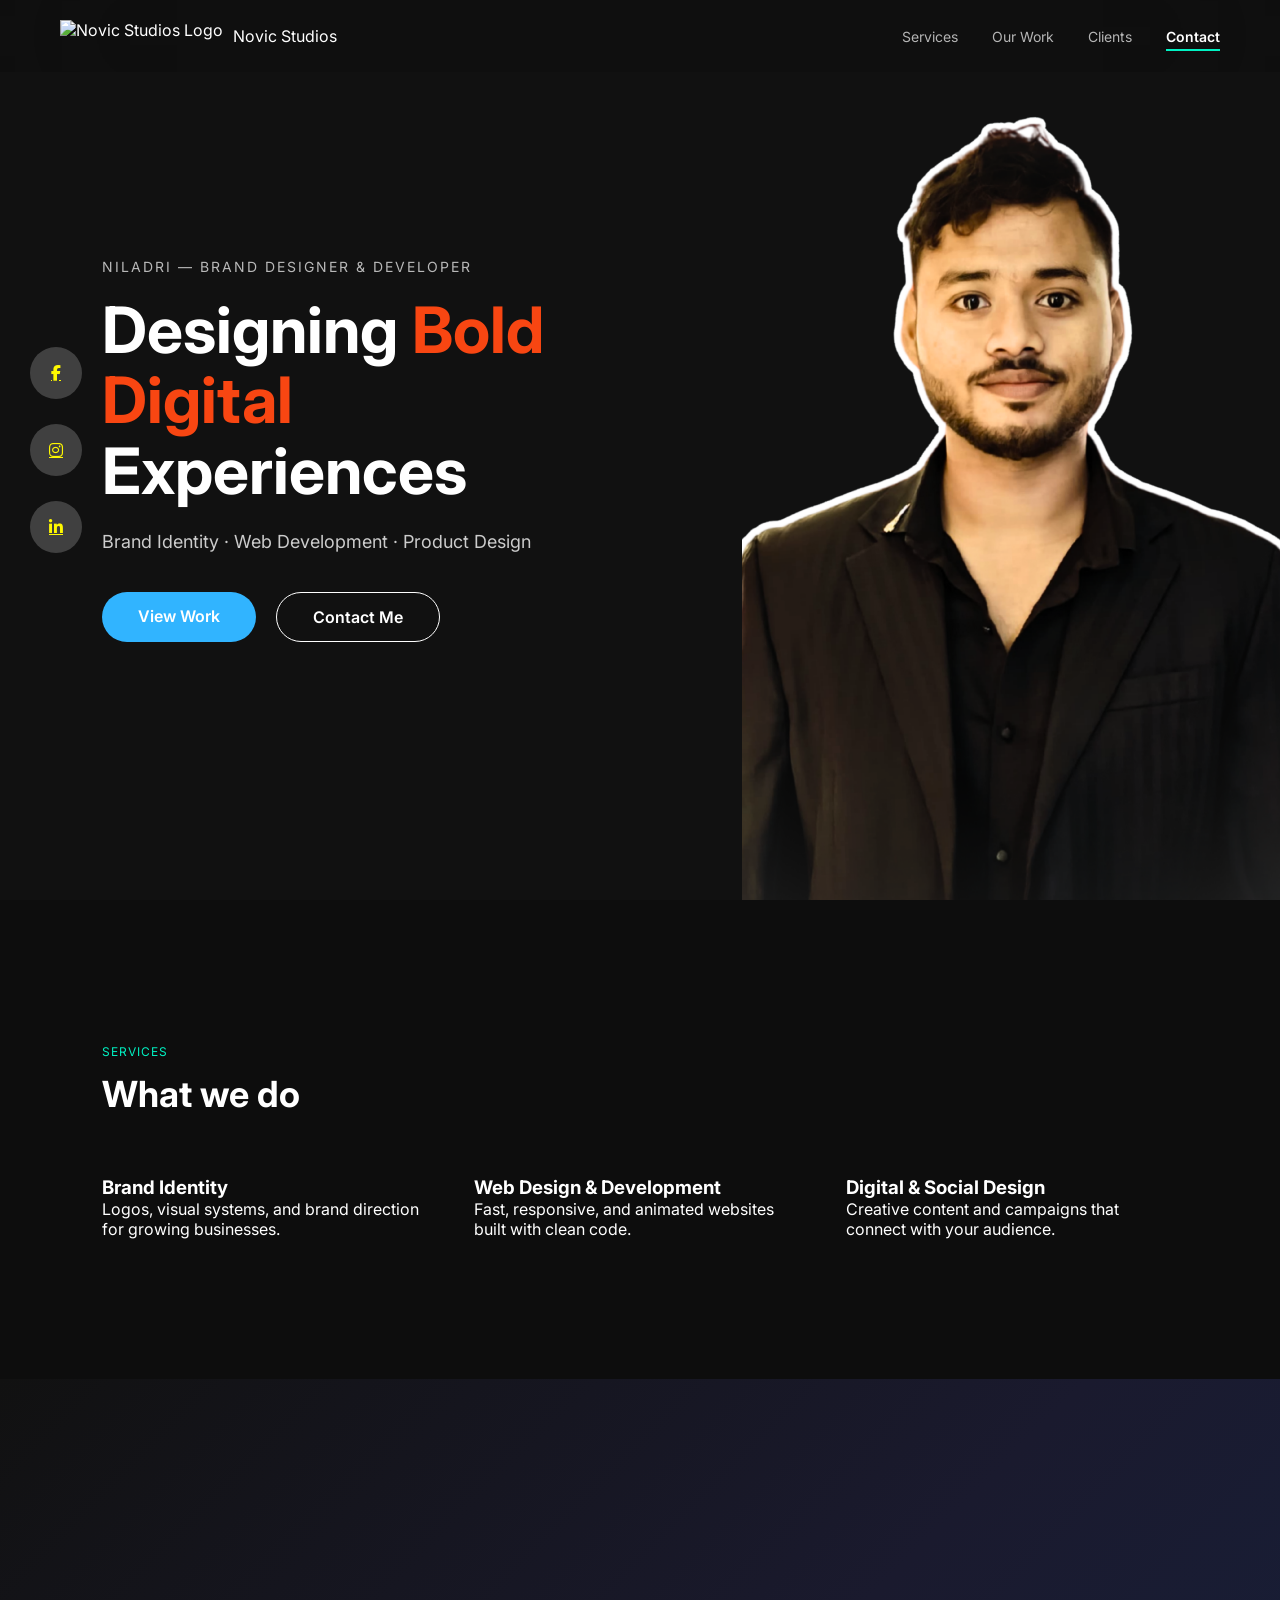
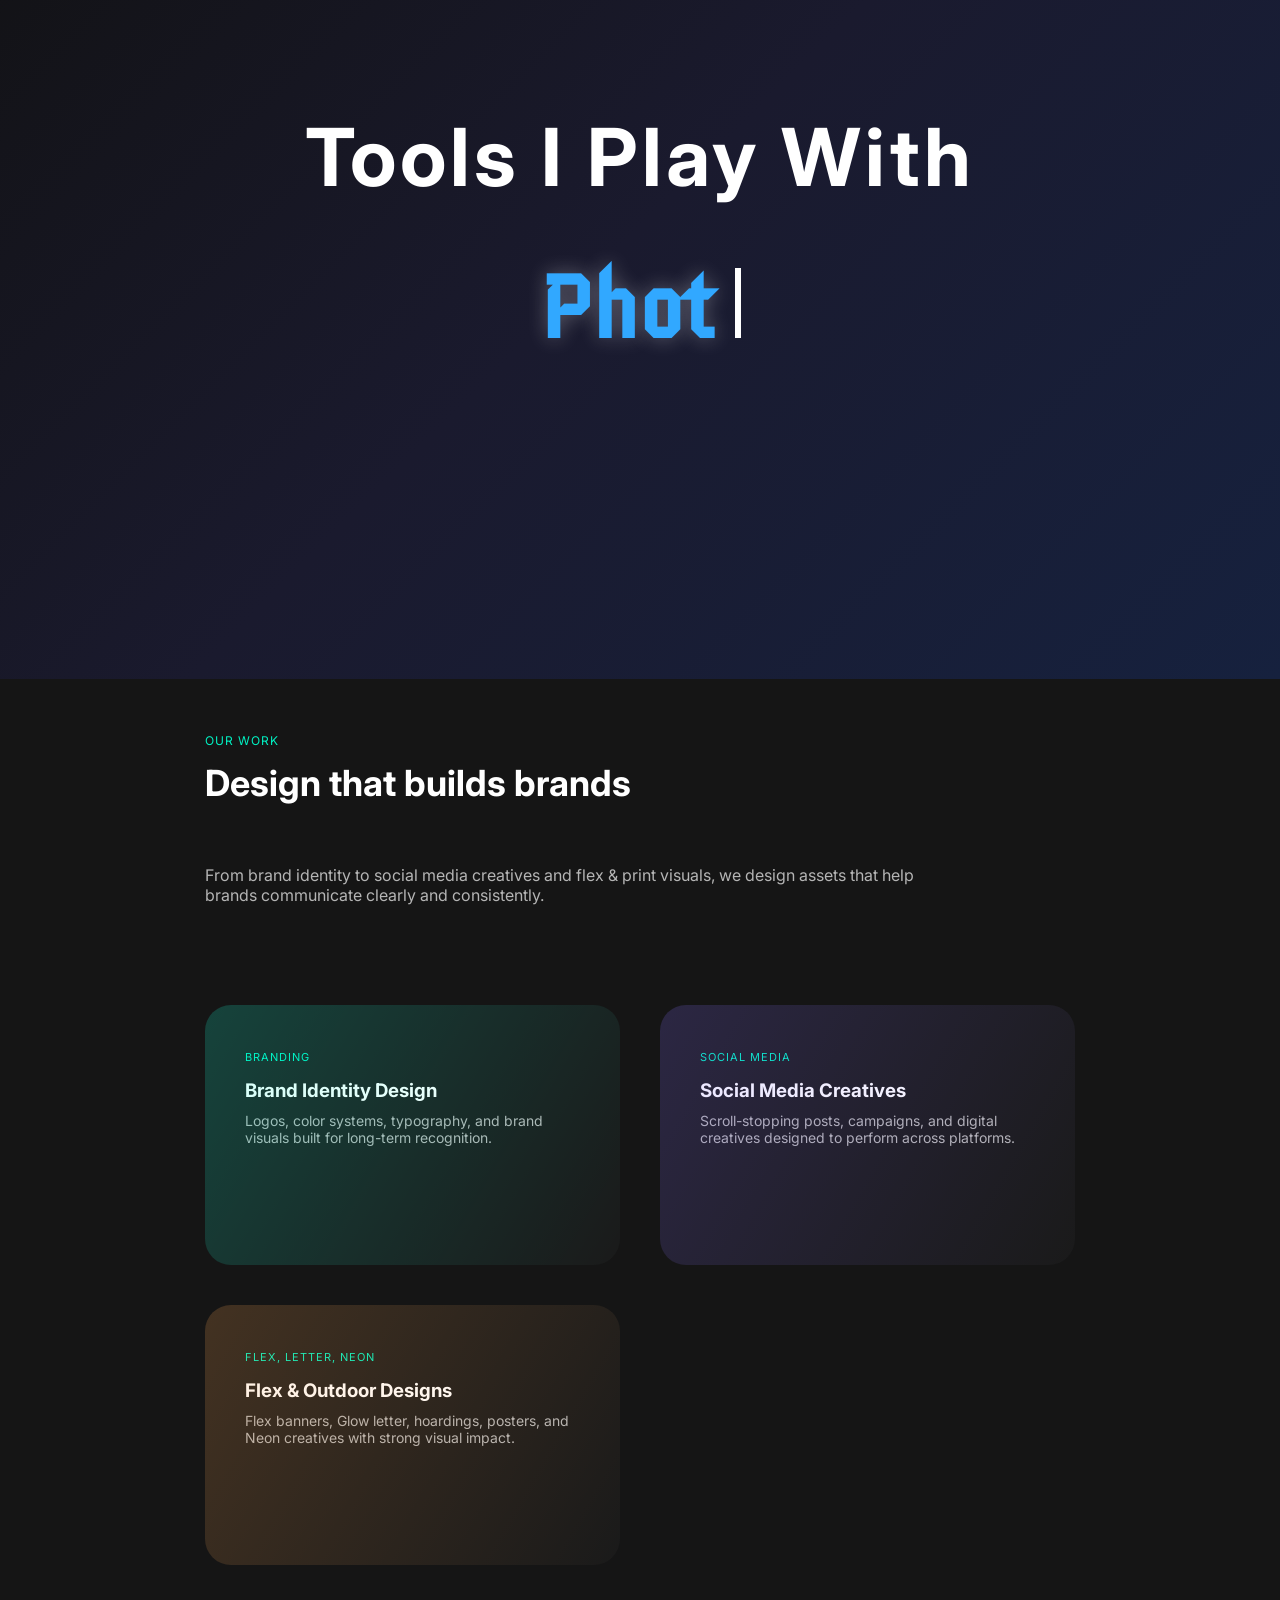
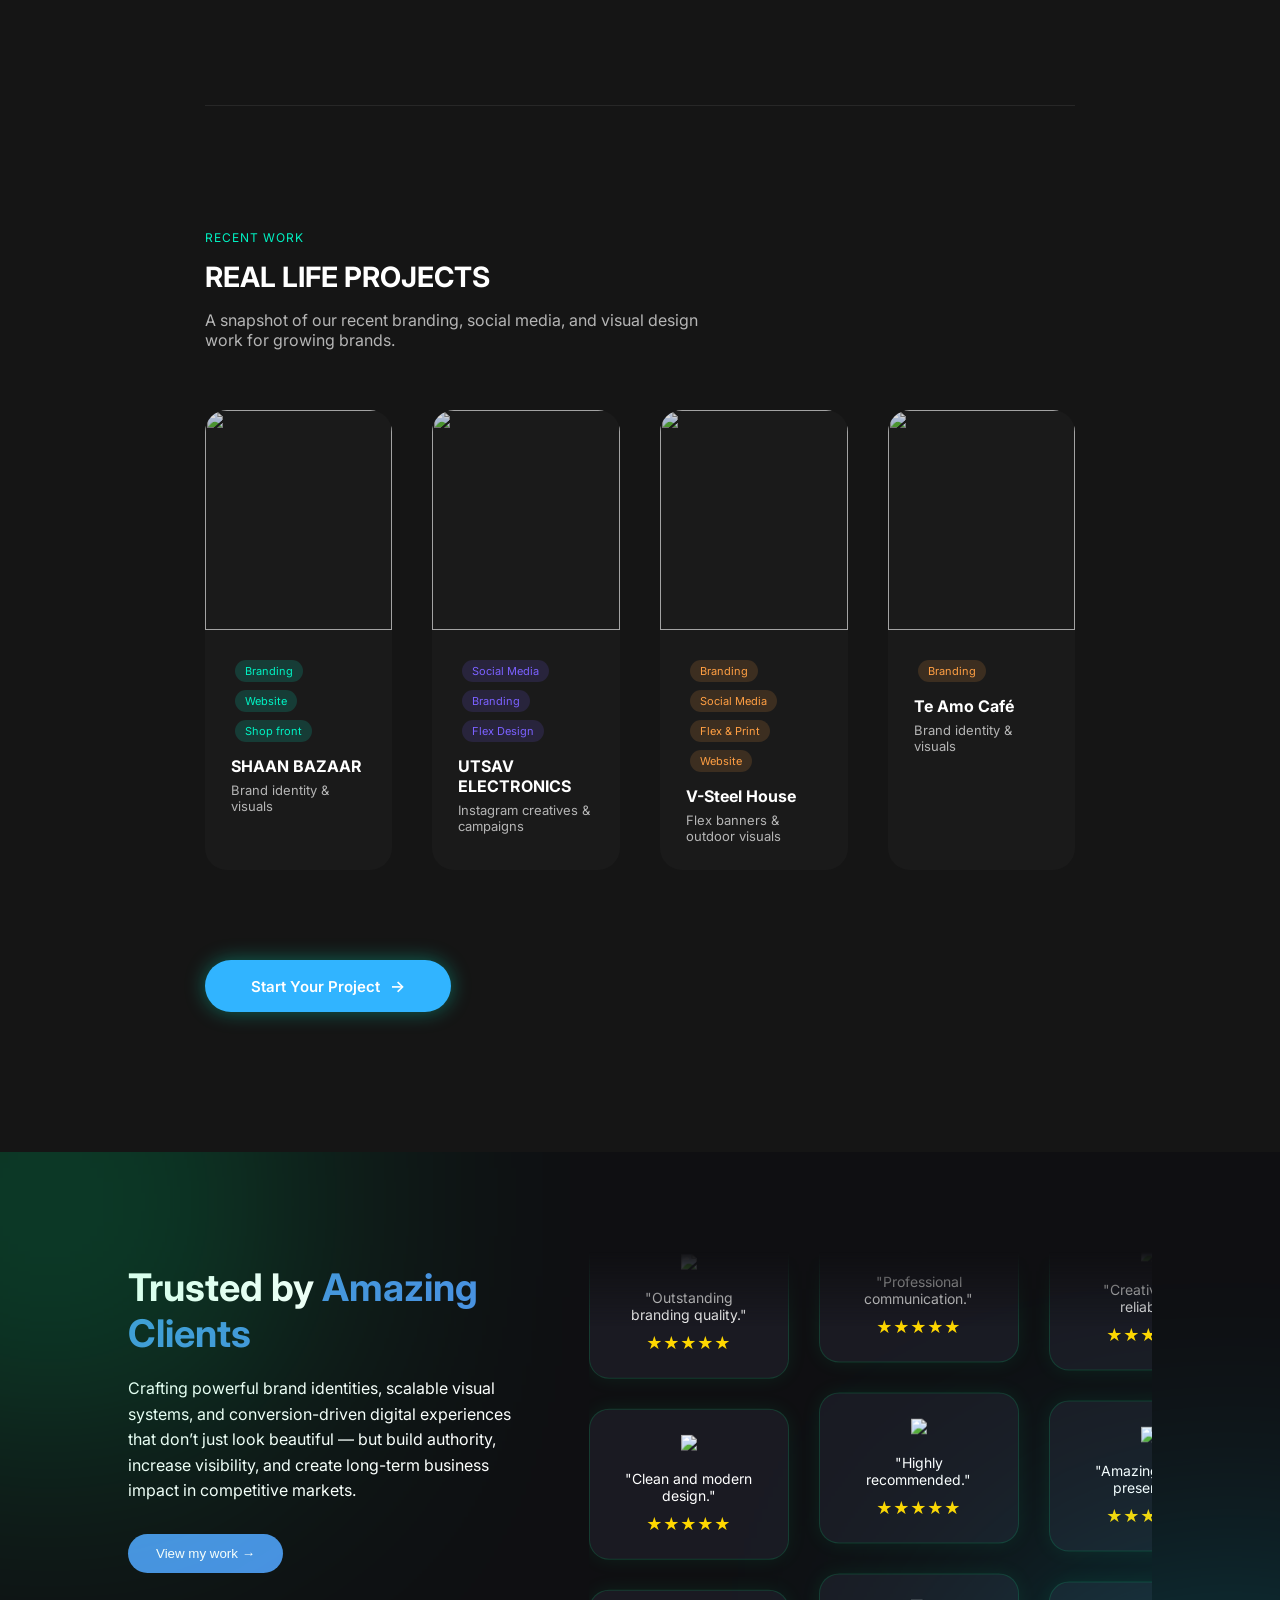
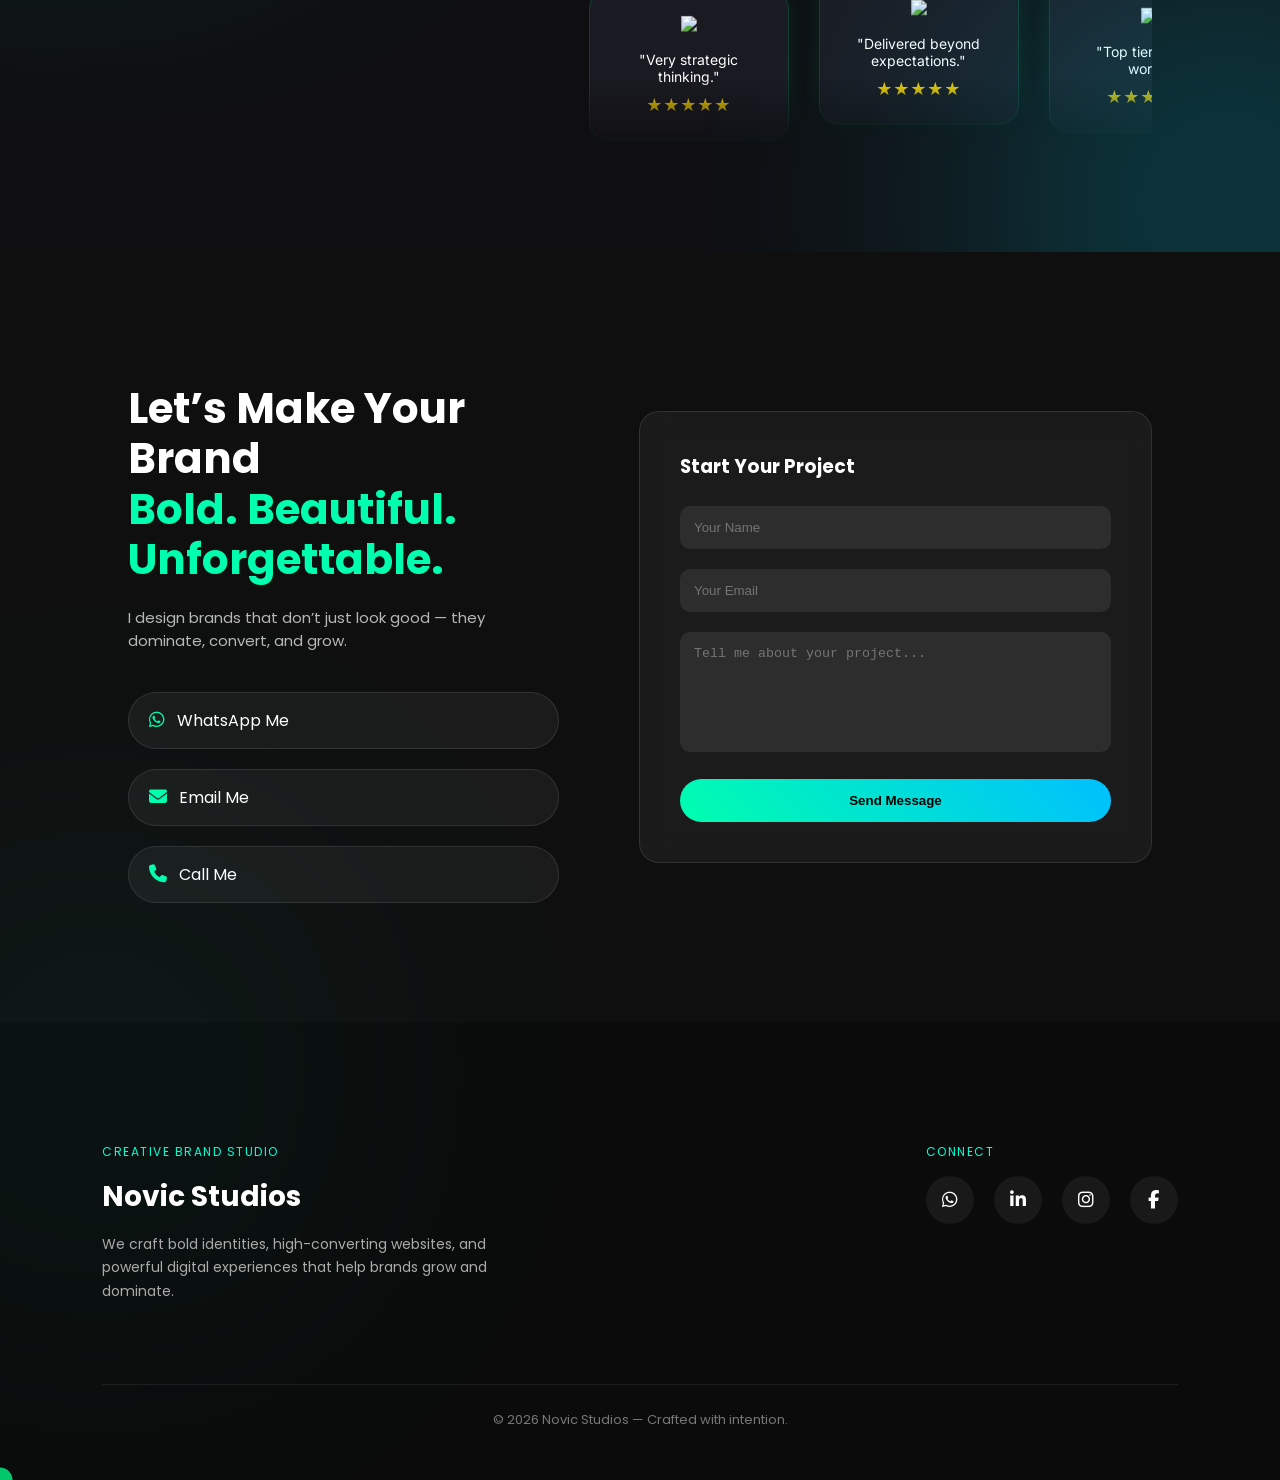
==== index.html @ f66363ab "Add files via upload" ====
<!DOCTYPE html>
<html lang="en">

<head>
  <meta charset="UTF-8">
  <meta name="viewport" content="width=device-width, initial-scale=1.0">
  <title>Novic Studios — Creative Digital Studio</title>

  <link href="https://fonts.googleapis.com/css2?family=Inter:wght@300;400;500;600;700&display=swap" rel="stylesheet">
  <link rel="stylesheet" href="/style.css">

  <link rel="stylesheet" href="https://cdnjs.cloudflare.com/ajax/libs/font-awesome/6.5.1/css/all.min.css">

  <link href="https://fonts.googleapis.com/css2?family=Rubik+Glitch&family=Poppins:wght@400;600&display=swap"
    rel="stylesheet">

  <link rel="preconnect" href="https://fonts.googleapis.com">
  <link rel="preconnect" href="https://fonts.gstatic.com" crossorigin>
  <link
    href="https://fonts.googleapis.com/css2?family=Protest+Revolution&family=Ubuntu:ital,wght@0,300;0,400;0,500;0,700;1,300;1,400;1,500;1,700&display=swap"
    rel="stylesheet">


  <link rel="preconnect" href="https://fonts.googleapis.com">
  <link rel="preconnect" href="https://fonts.gstatic.com" crossorigin>
  <link
    href="https://fonts.googleapis.com/css2?family=Iceberg&family=Protest+Revolution&family=Ubuntu:ital,wght@0,300;0,400;0,500;0,700;1,300;1,400;1,500;1,700&display=swap"
    rel="stylesheet">



  <link rel="preconnect" href="https://fonts.googleapis.com">
  <link rel="preconnect" href="https://fonts.gstatic.com" crossorigin>
  <link href="https://fonts.googleapis.com/css2?family=Joti+One&display=swap" rel="stylesheet">



  <link rel="stylesheet" href="https://cdnjs.cloudflare.com/ajax/libs/font-awesome/6.5.0/css/all.min.css">
  <link href="https://fonts.googleapis.com/css2?family=Poppins:wght@400;600;800&display=swap" rel="stylesheet">

</head>

<body>
  <header class="nav">
<div class="nav-inner">

  <!-- HAMBURGER -->
  <div class="mobile-toggle" id="mobileToggle">
    <span></span>
    <span></span>
    <span></span>
  </div>

  <!-- LOGO -->
  <a href="#hero" class="brand">
    <img src="/logo/profile icon.png" alt="Novic Studios Logo">
    <span>Novic Studios</span>
  </a>

  <!-- MENU -->
  <nav class="menu">
    <a href="#services">Services</a>
    <a href="#work">Our Work</a>
    <a href="#clients">Clients</a>
    <a href="#contact">Contact</a>
  </nav>

</div>

  </header>




  <!-- SOCIAL BAR -->
  <div class="socialbar1">
    <a href="https://www.facebook.com/share/1SHjLyLJpV/" class="antisocial facebook" target="_blank"><i
        class="fab fa-facebook-f"></i></a>
    <a href="#" class="antisocial instagram"><i class="fab fa-instagram"></i></a>
    <a href="https://www.linkedin.com/in/niladri-chatterjee-3802003b0" class="antisocial linkedin" target="_blank"><i
        class="fab fa-linkedin-in"></i></a>
  </div>



  <section class="hero">
    <!-- LEFT TEXT -->
    <div class="hero-left">
      <span class="hero-label">Niladri — Brand Designer & Developer</span>

      <h1>
        Designing <span>Bold Digital</span><br>
        Experiences
      </h1>

      <p>
        Brand Identity · Web Development · Product Design
      </p>

      <div class="hero-actions">
        <a href="#work" class="btn primary">View Work</a>
        <a href="#contact" class="btn outline">Contact Me</a>
      </div>
    </div>

    <!-- RIGHT IMAGE -->
    <div class="hero-right">
      <img src="/profile phto.png" alt="Niladri">
    </div>
  </section>




  <!-- SERVICES -->
  <section id="services" class="section">
    <span class="label reveal">Services</span>
    <h2 class="reveal">What we do</h2>

    <div class="services-grid">
      <div class="service reveal">
        <h3>Brand Identity</h3>
        <p>Logos, visual systems, and brand direction for growing businesses.</p>
      </div>
      <div class="service reveal delay-1">
        <h3>Web Design & Development</h3>
        <p>Fast, responsive, and animated websites built with clean code.</p>
      </div>
      <div class="service reveal delay-2">
        <h3>Digital & Social Design</h3>
        <p>Creative content and campaigns that connect with your audience.</p>
      </div>
    </div>
  </section>

  <!--------------------------------------------------------------------- PLAYING TOOLS SECTION ---------------------------------------------------------------->


  <section class="tools-section">
    <h2>Tools I Play With</h2>
    <div class="typing-container">
      <span id="typed-text"></span>
      <span class="cursor"></span>
    </div>
  </section>




  <!-------------------------------------------------- SHOWCASE / WORK ------------------------------------------------------------->
  <!-- OUR WORK -->
  <section id="work" class="work-section section dark">

    <!-- HEADER -->
    <div class="work-header reveal">
      <span class="label">Our Work</span>
      <h2>Design that builds brands</h2>
      <p>
        From brand identity to social media creatives and flex & print visuals,
        we design assets that help brands communicate clearly and consistently.
      </p>
    </div>

    <!-- CAPABILITIES / DESIGN AREAS -->
    <div class="capabilities-grid">

      <!-- BRANDING -->
      <a href="BrandIdentity.html" class="card-link">
        <div class="capability-card branding reveal">
          <span class="cap-label">Branding</span>
          <h3>Brand Identity Design</h3>
          <p>
            Logos, color systems, typography, and brand visuals
            built for long-term recognition.
          </p>
        </div>
      </a>
      <!-- SOCIAL MEDIA -->
      <a href="social-media.html" class="card-link">
        <div class="capability-card social reveal delay-1">
          <span class="cap-label">Social Media</span>
          <h3>Social Media Creatives</h3>
          <p>
            Scroll-stopping posts, campaigns, and digital creatives
            designed to perform across platforms.
          </p>
        </div>
      </a>

      <!-- FLEX & PRINT -->
      <a href="Flex & Print.html" class="card-link">
        <div class="capability-card print reveal delay-2">
          <span class="cap-label">Flex, Letter, Neon</span>
          <h3>Flex & Outdoor Designs</h3>
          <p>
            Flex banners, Glow letter, hoardings, posters, and Neon creatives
            with strong visual impact.
          </p>
        </div>
      </a>
    </div>

    <!-- DIVIDER -->
    <div class="work-divider"></div>

    <!-- RECENT WORK -->
    <div class="recent-work-block">
      <span class="label">Recent Work</span>
      <h3>REAL LIFE PROJECTS</h3>
      <p class="recent-desc">
        A snapshot of our recent branding, social media,
        and visual design work for growing brands.
      </p>

      <div class="recent-grid">

        <!-- ITEM 1 -->
        <a href="/shaanbazaar.html" class="recent-card reveal delay-1">
          <div class="recent-img">
            <img src="/LETEST CREATIVE OUTCOME/SHAAN BAZZAR/shaan.jpg" alt="">
          </div>
          <div class="recent-info">
            <span class="pill branding">Branding</span>
            <span class="pill branding">Website</span>
            <span class="pill branding">Shop front</span>
            <h4>SHAAN BAZAAR</h4>
            <p>Brand identity & visuals</p>
          </div>
        </a>

        <!-- ITEM 2 -->
        <a href="/utsavelectronics.html" class="recent-card reveal delay-2">
          <div class="recent-img">
            <img src="/LETEST CREATIVE OUTCOME/utsav/utsav.png" alt="">
          </div>
          <div class="recent-info">
            <span class="pill social">Social Media</span>
            <span class="pill social">Branding</span>
            <span class="pill social">Flex Design</span>
            <h4>UTSAV ELECTRONICS</h4>
            <p>Instagram creatives & campaigns</p>
          </div>
        </a>

        <!-- ITEM 3 -->
        <a href="/vsteel.html" class="recent-card reveal delay-3">
          <div class="recent-img">
            <img src="/LETEST CREATIVE OUTCOME/vsteel/vsteel.jpg" alt="">
          </div>
          <div class="recent-info">
            <span class="pill print">Branding</span>
            <span class="pill print">Social Media</span>
            <span class="pill print">Flex & Print</span>
            <span class="pill print">Website</span>
            <h4>V-Steel House</h4>
            <p>Flex banners & outdoor visuals</p>
          </div>
        </a>

        <!-- ITEM 4 -->
        <a href="project4.html" class="recent-card reveal delay-4">
          <div class="recent-img">
            <img src="/LETEST CREATIVE OUTCOME/t-amo/Teamo-LOGO SQURE.jpg" alt="">
          </div>
          <div class="recent-info">
            <span class="pill print">Branding</span>
            <h4>Te Amo Café</h4>
            <p>Brand identity & visuals</p>
          </div>
        </a>

      </div>
      <div class="work-cta reveal">
        <a href="#contact" class="btn primary cta-btn">
          Start Your Project
          <span class="cta-arrow">→</span>
        </a>
      </div>
  </section>
  <!-- CTA -->




  <!--------------------------------------- client section ------------------------------------------------->

  <section id="clients">


    <section class="client-section">

      <div class="client-left">
        <h2>
          Trusted by <span>Amazing Clients</span>
        </h2>
        <p>
          Crafting powerful brand identities, scalable visual systems, and conversion-driven digital experiences that
          don’t just look beautiful — but build authority, increase visibility, and create long-term business impact in
          competitive markets.
        </p>
        <button class="client-btn">View my work →</button>
      </div>

      <div class="client-right">

        <div class="client-column" data-speed="0.3">
          <div class="client-card">
            <img src="/created-logos/shaan.jpg">
            <p>"Outstanding branding quality."</p>
            <div class="client-stars">★★★★★</div>
          </div>

          <div class="client-card">
            <img src="/created-logos/utsav.png">
            <p>"Clean and modern design."</p>
            <div class="client-stars">★★★★★</div>
          </div>

          <div class="client-card">
            <img src="/created-logos/vsteel.jpg">
            <p>"Very strategic thinking."</p>
            <div class="client-stars">★★★★★</div>
          </div>
        </div>

        <div class="client-column" data-speed="0.5">
          <div class="client-card">
            <img src="/created-logos/holiday time.png">
            <p>"Professional communication."</p>
            <div class="client-stars">★★★★★</div>
          </div>

          <div class="client-card">
            <img src="/created-logos/elvin clothing.png">
            <p>"Highly recommended."</p>
            <div class="client-stars">★★★★★</div>
          </div>

          <div class="client-card">
            <img src="/created-logos/komori black.png">
            <p>"Delivered beyond expectations."</p>
            <div class="client-stars">★★★★★</div>
          </div>
        </div>

        <div class="client-column" data-speed="0.4">
          <div class="client-card">
            <img src="/created-logos/Teamo-LOGO SQURE.png">
            <p>"Creative and reliable."</p>
            <div class="client-stars">★★★★★</div>
          </div>

          <div class="client-card">
            <img src="/created-logos/adrija jwellers.jpg">
            <p>"Amazing digital presence."</p>
            <div class="client-stars">★★★★★</div>
          </div>

          <div class="client-card">
            <img src="/created-logos/dosovuja.jpg">
            <p>"Top tier quality work."</p>
            <div class="client-stars">★★★★★</div>
          </div>
        </div>

      </div>
    </section>


  </section>



  <!------------------------------------- contact section ------------------------------------------------------>
  <section id="contact">
    <section class="contact-section1">


      <div class="contact-wrapper">

        <!-- LEFT SIDE -->
        <div class="contact-left">
          <h2>
            Let’s Make Your Brand<br>
            <span class="highlight">Bold.</span>
            <span class="highlight">Beautiful.</span>
            <span class="highlight">Unforgettable.</span>
          </h2>

          <p class="sub-text">
            I design brands that don’t just look good —
            they dominate, convert, and grow.
          </p>

          <div class="contact-buttons">
            <a href="https://wa.me/919679648166" target="_blank" class="icon-btn">
              <i class="fab fa-whatsapp"></i> WhatsApp Me
            </a>

            <a href="mailto:yourmail@gmail.com" class="icon-btn">
              <i class="fas fa-envelope"></i> Email Me
            </a>

            <a href="tel:+919679648166" class="icon-btn">
              <i class="fas fa-phone"></i> Call Me
            </a>
          </div>
        </div>

        <!-- RIGHT SIDE FORM -->
        <div class="contact-right">
          <form id="whatsappForm">
            <h3>Start Your Project</h3>

            <input type="text" id="name" placeholder="Your Name" required>
            <input type="email" id="email" placeholder="Your Email" required>
            <textarea id="message" placeholder="Tell me about your project..." required></textarea>

            <button type="submit">Send Message</button>
          </form>
        </div>
    </section>


  </section>






  <!--------------------------------------------------------- footer section ----------------------------------------------------------->




  <section class="footer-section">

    <footer class="footer">
      <div class="footer-inner">

        <!-- LEFT SIDE -->
        <div class="footer-brand">
          <span class="footer-label">Creative Brand Studio</span>
          <h3>Novic Studios</h3>
          <p>
            We craft bold identities, high-converting websites, and
            powerful digital experiences that help brands grow and dominate.
          </p>
        </div>

        <!-- RIGHT SIDE -->
        <div class="footer-right">
          <span class="footer-label">Connect</span>

          <div class="footer-socials">
            <a href="https://wa.me/919679648166" target="_blank" class="social-btn whatsapp">
              <i class="fab fa-whatsapp"></i>
            </a>

            <a href="https://www.linkedin.com/in/niladri-chatterjee-3802003b0" target="_blank"
              class="social-btn linkedin">
              <i class="fab fa-linkedin-in"></i>
            </a>

            <a href="#" class="social-btn instagram">
              <i class="fab fa-instagram"></i>
            </a>

            <a href="https://www.facebook.com/share/1SHjLyLJpV/" target="_blank" class="social-btn facebook">
              <i class="fab fa-facebook-f"></i>
            </a>
          </div>
        </div>

      </div>

      <!-- BOTTOM -->
      <div class="footer-bottom">
        © 2026 Novic Studios — Crafted with intention.
      </div>
    </footer>

  </section>



  <div class="custom-cursor"></div>

  <div id="page-loader">
    <div class="bars">
      <div class="loader l1"></div>
      <div class="loader l2"></div>
      <div class="loader l3"></div>
      <div class="loader l4"></div>
      <div class="loader l5"></div>
      <div class="loader l6"></div>
      <div class="loader l7"></div>
    </div>
  </div>




  <script src="/main.js"></script>




</body>

</html>
---- style.css ----
/* =========================================================
   ROOT VARIABLES
========================================================= */
:root {
  --bg: #0d0d0d;
  --dark: #151515;
  --card: #1a1a1a;
  --text: #ffffff;
  --muted: #b5b5b5;
  --accent: #00f2c3;
  --radius-lg: 24px;
  --radius-md: 16px;
  --transition: 0.35s ease;
}

/* =========================================================
   GLOBAL RESET
========================================================= */


* {
  margin: 0;
  padding: 0;
  box-sizing: border-box;
}

html {
  scroll-behavior: smooth;
}

body {
  font-family: 'Inter', sans-serif;
  background: var(--bg);
  color: var(--text);
  cursor: none !important;
  /* Hide default cursor */
}



.custom-cursor {
  width: 25px;
  height: 25px;
  background: #00ff88c5;
  /* or your brand color */
  border-radius: 50%;
  position: fixed;
  pointer-events: none;
  transform: translate(-50%, -50%);
  z-index: 9999;
}




/* ===== FULLSCREEN LOADER ===== */
#page-loader {
  position: fixed;
  inset: 0;
  background: #0b0b0b;
  display: flex;
  justify-content: center;
  align-items: center;
  z-index: 9999;
  transition: opacity 0.6s ease, visibility 0.6s ease;
}

/* HORIZONTAL ALIGNMENT */
.bars {
  display: flex;
  align-items: flex-end;
}

/* BAR STYLE */
.loader {
  width: 5px;
  height: 35px;
  margin-left: 4px;
  border-radius: 2px;
  background-color: rgb(53, 235, 29);
  box-shadow: 0 0 10px rgb(53, 235, 29);
  animation: bounce 1s infinite ease-in-out;
}

/* DELAY ANIMATION */
.l1 {
  animation-delay: 0s;
}

.l2 {
  animation-delay: 0.1s;
}

.l3 {
  animation-delay: 0.2s;
}

.l4 {
  animation-delay: 0.3s;
}

.l5 {
  animation-delay: 0.4s;
}

.l6 {
  animation-delay: 0.5s;
}

.l7 {
  animation-delay: 0.6s;
}

/* ANIMATION */
@keyframes bounce {

  0%,
  100% {
    height: 35px;
    opacity: 1;
  }

  50% {
    height: 8px;
    opacity: 0.3;
  }
}

/* HIDE LOADER */
#page-loader.hidden {
  opacity: 0;
  visibility: hidden;
}










/* NAV */
.nav {
  position: fixed;
  width: 100%;
  background: rgba(13, 13, 13, 0.295);
  backdrop-filter: blur(100px);
  z-index: 100;
}

.nav-inner {
  max-width: 1200px;
  margin: auto;
  padding: 20px;
  display: flex;
  justify-content: space-between;
  align-items: center;
}

.brand {
  display: flex;
  align-items: center;
  gap: 10px;
  text-decoration: none;
  color: var(--text);
}

.brand img {
  height: 32px
}

.menu a {
  margin-left: 30px;
  color: var(--muted);
  text-decoration: none;
  font-size: 14px;
  position: relative;
  padding: 6px 0;
  transition: color 0.3s ease;
}

/* underline */
.menu a::after {
  content: "";
  position: absolute;
  left: 50%;
  bottom: 0;
  width: 0;
  height: 2px;
  background: var(--accent);
  transform: translateX(-50%);
  transition: width 0.3s ease;
}

/* hover */
.menu a:hover {
  color: var(--text);
}

.menu a:hover::after {
  width: 100%;
}

/* active */
.menu a.active {
  color: var(--text);
  font-weight: 600;
}

.menu a.active::after {
  width: 100%;
}



/*===================================== nav for mobile ================================= */
/* ================= MOBILE NAV STRUCTURE FIX ================= */

@media (max-width: 768px) {

  .nav-inner {
    display: flex;
    align-items: center;
    justify-content: space-between;
    padding: 15px 20px;
  }

  /* Hamburger LEFT */
  .mobile-toggle {
    display: flex;
    flex-direction: column;
    gap: 5px;
    cursor: pointer;
  }

  .mobile-toggle span {
    width: 22px;
    height: 2px;
    background: white;
  }

  /* Logo RIGHT */
  .brand {
    margin-left: auto;
    display: flex;
    align-items: center;
    gap: 8px;
  }

  .brand span {
    font-size: 14px;
  }

}

@media (max-width: 768px) {

  .menu {
    position: fixed;
    top: 0;
    left: -100%;
    width: 75%;
    height: 100vh;
    background: #111;
    display: flex;
    flex-direction: column;
    padding: 100px 30px;
    transition: 0.4s ease;
    z-index: 150;
  }

  .menu.active {
    left: 0;
  }

  .menu a {
    margin: 18px 0;
    font-size: 18px;
    padding: 10px 0;
    border-bottom: 1px solid rgba(255, 255, 255, 0.08);
  }

}


.mobile-toggle {
  padding: 10px;
}



/* ================= HAMBURGER ANIMATION ================= */
.mobile-toggle.active span:nth-child(1) {
  transform: rotate(45deg) translate(5px, 5px);
}

.mobile-toggle.active span:nth-child(2) {
  opacity: 0;
}

.mobile-toggle.active span:nth-child(3) {
  transform: rotate(-45deg) translate(5px, -5px);
}

.mobile-toggle span {
  transition: 0.3s ease;
}






.no-scroll {
  overflow: hidden;
}

/* Hide hamburger on desktop */
.mobile-toggle {
  display: none;
}

@media (max-width: 768px) {

  .mobile-toggle {
    display: flex;
  }

}






/* ================= HERO SPLIT (TEXT LEFT / IMAGE RIGHT) ================= */

.hero {
  display: flex;
  height: 100vh;
  width: 100%;
  background: #111;
  overflow: hidden;
}

/* LEFT CONTENT */
.hero-left {
  flex: 1;
  display: flex;
  flex-direction: column;
  justify-content: center;
  padding: 0 8%;
  color: #ffffff;
}

/* RIGHT IMAGE */
.hero-right {
  flex: 1;
  height: 100%;
  overflow: hidden;
}

.hero-right img {
  width: 100%;
  height: 100%;
  object-fit: cover;
  object-position: center;
  display: block;
  /* box-shadow: #fff 0px 0px 0px 1000px inset ; */
}

/* LABEL */
.hero-label {
  font-size: 14px;
  letter-spacing: 2px;
  text-transform: uppercase;
  opacity: 0.7;
  margin-bottom: 20px;
}

/* TITLE */
.hero h1 {
  font-size: clamp(40px, 5vw, 72px);
  line-height: 1.1;
  font-weight: 700;
  margin-bottom: 25px;
}

.hero h1 span {
  color: #f84612;
}

/* DESCRIPTION */
.hero p {
  font-size: 18px;
  color: #ccc;
  margin-bottom: 40px;
}

/* BUTTONS */
.hero-actions {
  display: flex;
  gap: 20px;
}

.btn {
  padding: 14px 36px;
  border-radius: 40px;
  font-weight: 600;
  text-decoration: none;
  transition: 0.3s ease;
}

.btn.primary {
  background: #f84612;
  color: #fff;
}

.btn.primary:hover {
  opacity: 0.85;
}

.btn.outline {
  border: 1px solid #fff;
  color: #fff;
}

.btn.outline:hover {
  background: #fff;
  color: #111;
}

/* ================= RESPONSIVE ================= */

/* ================= MOBILE HERO PREMIUM STRUCTURE ================= */
@media (max-width: 768px) {

  .hero {
    position: relative;
    height: 100vh;
    background: #0d0d0d;
    overflow: hidden;
    padding-top: 80px;
  }

  /* IMAGE FULL HERO */
  .hero-right {
    position: absolute;
    inset: 0;
    height: 100%;
  }

  .hero-right img {
    width: 100%;
    height: 100%;
    object-fit: cover;
    object-position: top center;
  }

  /* DARK OVERLAY */
  .hero::before {
    content: "";
    position: absolute;
    inset: 0;
    background: linear-gradient(to bottom,
        rgba(0, 0, 0, 0.3) 0%,
        rgba(0, 0, 0, 0.6) 40%,
        rgba(0, 0, 0, 0.85) 75%,
        #0d0d0d 100%);
    z-index: 1;
  }

  /* TEXT BLOCK */
  .hero-left {
    position: absolute;
    bottom: 3%;
    left: 50%;
    transform: translateX(-50%);
    width: 90%;
    text-align: center;
    z-index: 2;
  }

  .hero-label {
    display: none;
  }

  .hero h1 {
    font-size: 10px;
    font-weight: 800;
    line-height: 1.25;
    color: white;
    margin-bottom: 10px;
  }

  .hero h1 span {
    color: #ff5c1a;
  }

  .hero p {
    font-size: 14px;
    color: #ccc;
    margin-top: 2px;
    margin-bottom: 15px;
  }

  .hero-actions {
    margin-top: 2px;
    display: flex;
    flex-direction: row;
    /* side by side */
    justify-content: center;
    gap: 12px;
  }

  .hero-actions .btn {
    width: auto;
    /* remove full width */
    padding: 10px 18px;
    /* smaller */
    font-size: 14px;
    border-radius: 30px;
    min-width: 120px;
    /* keeps balance */
  }

  .btn.outline {
    border-width: 1px;
  }



}





/*====================================== SOCIAL BAR ======================================*/
.socialbar1 {
  position: fixed;
  left: 30px;
  top: 50%;
  transform: translateY(-50%);
  display: flex;
  flex-direction: column;
  gap: 25px;
  z-index: 10;
}

.antisocial {
  width: 52px;
  height: 52px;
  border-radius: 50%;
  background: rgba(255, 255, 255, 0.2);
  display: flex;
  align-items: center;
  justify-content: center;
  color: #fff900;
  transition: .4s;
}

.social:hover {
  transform: translateX(12px) scale(1.15);
}

.facebook:hover {
  background: #1877F2;
}

.instagram:hover {
  background: linear-gradient(45deg, #feda75, #d62976, #962fbf);
}

.linkedin:hover {
  background: #0A66C2;
}

/* RESPONSIVE */
@media(max-width:900px) {
  .hero h1 {
    font-size: 42px;
  }

  .hero-content {
    text-align: center;
    align-items: center;
  }

  .social-bar {
    display: none;
  }
}


/* mobile hidden social bar */

@media (max-width: 768px) {
  .socialbar1 {
    display: none;
  }
}


/* tools section */

/* SECTION BACKGROUND */
.tools-section {
  height: 100vh;
  display: flex;
  flex-direction: column;
  justify-content: center;
  align-items: center;
  text-align: center;
  background: linear-gradient(135deg, #111111, #1a1a2e, #16213e);
  color: white;
}

/* BIG GLITCH HEADING */
.tools-section h2 {
  /* font-family:'Rubik Glitch', cursive; */
  font-size: 80px;
  margin-bottom: 50px;
  letter-spacing: 4px;
}

/* BIG TYPING TEXT */
.typing-container {
  font-family: "Iceberg", sans-serif;
  font-size: 89px;
  font-weight: 900;
  min-height: 90px;
  text-shadow: 0 0 20px rgba(255, 255, 255, 0.3);
}

/* BIGGER CURSOR */
.cursor {
  display: inline-block;
  margin-left: 8px;
  width: 6px;
  height: 70px;
  background: white;
  animation: blink 0.8s infinite;
}

@keyframes blink {
  0% {
    opacity: 1;
  }

  50% {
    opacity: 0;
  }

  100% {
    opacity: 1;
  }
}














/* SECTIONS */
.section {
  padding: 140px 8%;
}

.section.dark {
  background: var(--dark);
}

.label {
  color: var(--accent);
  font-size: 12px;
  letter-spacing: 1px;
  text-transform: uppercase;
}

h2 {
  font-size: 36px;
  margin: 12px 0 60px;
}

/* SERVICES */
.services-grid {
  display: grid;
  grid-template-columns: repeat(auto-fit, minmax(260px, 1fr));
  gap: 40px;
}

/* WORK SECTION */
.work-section {
  padding: 50px 16%;
}

/* HEADER */
.work-header {
  max-width: 720px;
  margin-bottom: 100px;
}

.work-header p {
  margin-top: 18px;
  color: var(--muted);
}

/* CAPABILITIES */
.capabilities-grid {
  display: grid;
  grid-template-columns: repeat(auto-fit, minmax(300px, 1fr));
  gap: 40px;
}

.capability-card {
  position: relative;
  background: #1a1a1a;
  border-radius: 26px;
  padding: 40px;
  min-height: 260px;
  transition: transform 0.4s ease;
}

.capability-card:hover {
  transform: translateY(-6px);
}

.cap-label {
  font-size: 11px;
  letter-spacing: 1px;
  text-transform: uppercase;
  color: var(--accent);
}

.capability-card h3 {
  margin: 14px 0 10px;
}

.capability-card p {
  font-size: 14px;
  color: var(--muted);
}

/* CATEGORY GLOWS */
.capability-card.branding::after,
.capability-card.social::after,
.capability-card.print::after {
  content: "";
  position: absolute;
  inset: 0;
  opacity: 0.18;
  border-radius: 26px;
  pointer-events: none;
}

.capability-card.branding::after {
  background: linear-gradient(120deg, #00ffd5, transparent);
}

.capability-card.social::after {
  background: linear-gradient(120deg, #7b61ff, transparent);
}

.capability-card.print::after {
  background: linear-gradient(120deg, #ff9f43, transparent);
}

/* 
.card-link {
  text-decoration: none;
  color: inherit;
  display: block;
} */

.card-link,
.card-link:link,
.card-link:visited,
.card-link:hover,
.card-link:active {
  text-decoration: none !important;
  color: inherit !important;
  display: block;
}



/* DIVIDER */
.work-divider {
  margin: 140px 0 120px;
  height: 1px;
  background: rgba(255, 255, 255, 0.08);
}

/* RECENT WORK */
.recent-work-block {
  width: 100%;
}

.recent-work-block h3 {
  font-size: 28px;
  margin: 14px 0 16px;
}

.recent-desc {
  color: var(--muted);
  max-width: 520px;
  margin-bottom: 60px;
}

/* RECENT GRID */
.recent-grid {
  width: 100%;
  display: grid;
  grid-template-columns: repeat(4, 1fr);
  gap: 40px;
}



/* Tablet */
@media (max-width: 1100px) {
  .recent-grid {
    grid-template-columns: repeat(2, 1fr);
  }
}

/* Mobile */
@media (max-width: 600px) {
  .recent-grid {
    grid-template-columns: 1fr;
  }
}

/* RECENT CARD */
.recent-card {
  background: #1a1a1a;
  border-radius: 22px;
  overflow: hidden;
  transition: transform 0.4s ease;
  text-decoration: none;
}

.recent-card:hover {
  transform: translateY(-8px);
}

/* IMAGE */
.recent-img {
  height: 220px;
  overflow: hidden;
}

.recent-img img {
  width: 100%;
  height: 100%;
  object-fit: cover;
  filter: brightness(0.85);
  transition: transform 0.6s ease;
}

.recent-card:hover img {
  transform: scale(1.08);
}

/* INFO */
.recent-info {
  padding: 26px;
}

.recent-info h4 {
  margin: 10px 0 6px;
  text-decoration: none;
  color: white;
}

.recent-info p {
  font-size: 13px;
  color: var(--muted);
}

/* CATEGORY PILL */
.pill {
  display: inline-block;
  padding: 4px 10px;
  font-size: 11px;
  border-radius: 20px;
  margin: 4px;
}

.pill.branding {
  background: rgba(0, 255, 213, 0.15);
  color: var(--accent);
}

.pill.social {
  background: rgba(123, 97, 255, 0.15);
  color: #7b61ff;
}

.pill.print {
  background: rgba(255, 159, 67, 0.15);
  color: #ff9f43;
}

/* CTA */

/* CTA CENTERING */
/* BEAUTIFUL CTA BUTTON */
.cta-btn {
  margin: 90px 0;
  justify-content: center;
  position: relative;
  padding: 16px 46px;
  border-radius: 999px;
  font-size: 15px;
  font-weight: 600;
  color: #522d2d;
  background: linear-gradient(135deg,
      #00ffd5,
      #4dfbe2);
  text-decoration: none;
  display: inline-flex;
  align-items: center;
  gap: 10px;
  box-shadow:
    0 0px 20px rgba(0, 255, 213, 0.35),
    inset 0 0 0 rgba(255, 255, 255, 0);
  transition: all 0.35s cubic-bezier(.16, 1, .3, 1);
  overflow: hidden;
}


.btn.primary {
  background: rgb(49, 180, 255);
  color: #fff;

}


/* SUBTLE SHINE */
.cta-btn::before {
  content: "";
  position: absolute;
  top: 0;
  left: -120%;
  width: 120%;
  height: 100%;
  background: linear-gradient(120deg,
      transparent,
      rgba(255, 255, 255, 0.6),
      transparent);
  transition: left 0.8s ease;
}

/* HOVER EFFECT */
.cta-btn:hover {
  transform: translateY(-4px);
  box-shadow:
    0 18px 40px rgba(0, 255, 213, 0.45);
}

.cta-btn:hover::before {
  left: 120%;
}

/* ARROW */
.cta-arrow {
  font-size: 16px;
  transition: transform 0.3s ease;
}

.cta-btn:hover .cta-arrow {
  transform: translateX(6px);
}

/* FOCUS (ACCESSIBILITY) */
.cta-btn:focus {
  outline: none;
  box-shadow:
    0 0 0 3px rgba(0, 255, 213, 0.4),
    0 18px 40px rgba(0, 255, 213, 0.45);
}














/* CLIENT SECTION WRAPPER */
.client-section {
  display: flex;
  justify-content: space-between;
  padding: 100px 10%;
  min-height: 60vh;
  background: linear-gradient(180deg,
      #ffffff 0%,
      #f8f9fc 100%);
}

/* LEFT SIDE */
.client-section .client-left {
  width: 40%;
}

.client-section .client-left h2 {
  font-size: 38px;
  margin-bottom: 20px;
}

.client-section .client-left span {
  color: #4a90e2;
}

.client-section .client-left p {
  margin-bottom: 30px;
  line-height: 1.6;
  color: #ffffff;
}

.client-section .client-btn {
  padding: 12px 28px;
  border-radius: 30px;
  border: none;
  background: #4a90e2;
  color: white;
  cursor: pointer;
  transition: 0.3s ease;
}

.client-section .client-btn:hover {
  transform: translateY(-4px);
}

/* RIGHT SIDE */
.client-section .client-right {
  width: 55%;
  display: flex;
  gap: 30px;
  height: 500px;
  overflow: hidden;

  mask-image: linear-gradient(to bottom,
      transparent,
      black 15%,
      black 85%,
      transparent);
}

/* COLUMN */
.client-section .client-column {
  display: flex;
  flex-direction: column;
  gap: 30px;
  min-width: 200px;
}

/* CARD */
.client-section .client-card {
  background: #1a1a22;
  border: 1px solid rgba(0, 255, 136, 0.15);
  box-shadow: 0 0 20px rgba(0, 255, 136, 0.08);
  color: #eee;
  padding: 25px;
  border-radius: 20px;

  text-align: center;
  transition: 0.3s ease;
}

.client-section .client-card:hover {
  transform: translateY(-6px);
}

.client-section .client-card img {
  width: 50px;
  margin-bottom: 15px;
}

.client-section .client-card p {
  font-size: 14px;
  margin-bottom: 10px;
  color: #ffffff;
}

.client-section .client-stars {
  color: gold;
}



.client-section {
  position: relative;
  background: #0f0f12;
  overflow: hidden;
}

.client-section::before,
.client-section::after {
  content: "";
  position: absolute;
  width: 400px;
  height: 400px;
  filter: blur(140px);
  opacity: 0.3;
  z-index: 0;
}

.client-section::before {
  background: #00ff88;
  /* neon green */
  top: -150px;
  left: -150px;
}

.client-section::after {
  background: #00e0ff;
  /* neon cyan */
  bottom: -150px;
  right: -150px;
}

.client-section .client-card:hover {
  box-shadow:
    0 0 20px rgba(0, 255, 136, 0.4),
    0 0 40px rgba(0, 255, 136, 0.2);
  transform: translateY(-6px);

}


/* ===========================client mobile view section==========================  */


/* ================================= */
/* PREMIUM MOBILE CLIENT EXPERIENCE  */
/* ================================= */

@media (max-width: 768px) {

  .client-section {
    position: relative;
    flex-direction: column;
    justify-content: center;
    align-items: center;
    padding: 100px 6%;
    text-align: center;
    overflow: hidden;
    background: #0b0b0f;
  }

  /* LEFT TEXT ON TOP */
  .client-section .client-left {
    width: 100%;
    z-index: 5;
  }

  .client-section .client-left h2 {
    font-size: 28px;
    line-height: 1.3;
    font-weight: 600;
  }

  .client-section .client-left span {
    color: #00ff88;
  }

  .client-section .client-left p {
    font-size: 14px;
    color: #bcbcbc;
    margin: 15px 0 25px;
  }

  .client-section .client-btn {
    background: linear-gradient(90deg, #00ff88, #00e0ff);
    border: none;
    padding: 12px 28px;
    border-radius: 30px;
    font-weight: 500;
    font-size: 14px;
    color: #000;
    cursor: pointer;
    transition: 0.3s ease;
  }

  .client-section .client-btn:hover {
    transform: scale(1.05);
  }

  /* RIGHT SIDE BECOMES BACKGROUND */
  .client-section .client-right {
    position: absolute;
    inset: 0;
    width: 100%;
    height: 100%;
    display: flex;
    gap: 40px;
    opacity: 0.25;
    filter: blur(6px);
    z-index: 1;
    pointer-events: none;
  }

  .client-section .client-column {
    animation: autoScroll 20s linear infinite;
  }

  .client-section .client-column:nth-child(2) {
    animation-duration: 25s;
  }

  .client-section .client-column:nth-child(3) {
    animation-duration: 22s;
  }

  /* Cards minimal for background look */
  .client-section .client-card {
    background: #14141a;
    border: 1px solid rgba(255,255,255,0.05);
    box-shadow: none;
  }

  /* Remove glow blobs */
  .client-section::before,
  .client-section::after {
    display: none;
  }

}

/* Vertical Auto Scroll */
@keyframes autoScroll {
  0% {
    transform: translateY(0);
  }
  100% {
    transform: translateY(-50%);
  }
}

/* ================================= */
/* MOBILE TEXT CHANGE ONLY           */
/* ================================= */


@media (max-width: 768px) {

  .client-section {
    justify-content: center;
    align-items: center;
    text-align: center;
    padding: 140px 8%;
  }

  /* Hide original text */
  .client-section .client-left h2,
  .client-section .client-left p {
    display: none;
  }

  .client-section .client-left {
    position: relative;
    z-index: 5;
  }

  /* First line */
  .client-section .client-left::before {
    content: "Trusted by many successful brand leaders";
    display: block;

    font-size: 16px;
    letter-spacing: 1px;
    color: rgba(255,255,255,0.65);

    margin-bottom: -11px;
  }

  /* Strong hook */
  .client-section .client-left::after {
    content: "You are next.";
    display: block;

    font-size: 34px;
    font-weight: 700;
    letter-spacing: 0.5px;

    background: linear-gradient(90deg, #00ff88, #00e0ff);
    background-clip: text;
    -webkit-background-clip: text;
    -webkit-text-fill-color: transparent;

    margin-bottom: 30px;

    text-shadow: 0 0 25px rgba(0, 255, 170, 0.25);
  }

  /* Button below everything */
  .client-section .client-btn {
    margin-bottom: 15px;
    padding: 14px 34px;
    font-size: 15px;
    font-weight: 500;
    border-radius: 50px;
    background: linear-gradient(90deg, #00ff88, #00e0ff);
    color: #000;
    box-shadow: 0 8px 30px rgba(0, 255, 170, 0.25);
  }

}


@media (max-width: 768px) {

  /* Increase space between hook text and button */
  .client-section .client-left::after {
    margin-bottom: 50px; /* increase this value if needed */
  }

  /* OR if you're not using ::after anymore */
  .client-section .client-btn {
    margin-top: 40px; /* adjust spacing here */
  }

}














/* contact section */

.contact-section1 {
  position: relative;
  padding: 120px 10%;
  background: #0f0f0f;
  font-family: 'Poppins', sans-serif;
  color: white;
  isolation: isolate;
  /* 👈 This protects footer */
}

.contact-wrapper {
  display: flex;
  gap: 80px;
  align-items: center;
  justify-content: center;
  flex-wrap: wrap;
  position: relative;
  z-index: 2;
}

/* LEFT SIDE PREMIUM TEXT */
.contact-left {
  flex: 1;
  min-width: 300px;
}

.contact-left h2 {
  font-size: 42px;
  line-height: 1.2;
  margin-bottom: 20px;
}

.highlight {
  color: #00ffae;
}

.sub-text {
  opacity: 0.7;
  margin-bottom: 40px;
  font-size: 15px;
}

/* ICON BUTTONS */
.contact-buttons {
  display: flex;
  flex-direction: column;
  gap: 20px;
}

.icon-btn {
  display: flex;
  align-items: center;
  gap: 12px;
  padding: 15px 20px;
  border-radius: 50px;
  text-decoration: none;
  background: rgba(255, 255, 255, 0.05);
  color: white;
  transition: 0.3s;
  border: 1px solid rgba(255, 255, 255, 0.1);
}

.icon-btn i {
  font-size: 18px;
  color: #00ffae;
}

.icon-btn:hover {
  background: linear-gradient(45deg, #00ffae, #00bfff);
  color: black;
  transform: translateX(10px);
}

/* RIGHT FORM */
.contact-right {
  flex: 1;
  min-width: 300px;
  background: rgba(255, 255, 255, 0.05);
  padding: 40px;
  border-radius: 20px;
  backdrop-filter: blur(15px);
  border: 1px solid rgba(255, 255, 255, 0.1);
}

.contact-right h3 {
  margin-bottom: 25px;
}

.contact-right input,
.contact-right textarea {
  width: 100%;
  padding: 14px;
  margin-bottom: 20px;
  border-radius: 10px;
  border: none;
  outline: none;
  background: rgba(255, 255, 255, 0.08);
  color: white;
}

.contact-right textarea {
  resize: none;
  height: 120px;
}

.contact-right button {
  width: 100%;
  padding: 14px;
  border-radius: 50px;
  border: none;
  background: linear-gradient(45deg, #00ffae, #00bfff);
  color: black;
  font-weight: 600;
  cursor: pointer;
  transition: 0.3s;
}

.contact-right button:hover {
  transform: translateY(-3px);
  box-shadow: 0 10px 20px rgba(0, 255, 174, 0.4);
}

/* FLOATING SHAPES */
.shape {
  position: absolute;
  border-radius: 50%;
  filter: blur(100px);
  opacity: 0.3;
  animation: float 10s infinite ease-in-out;
}

.shape1 {
  width: 300px;
  height: 300px;
  background: #00ffae;
  top: -50px;
  left: -100px;
}

.shape2 {
  width: 250px;
  height: 250px;
  background: #00bfff;
  bottom: -80px;
  right: -50px;
  animation-delay: 3s;
}

.shape3 {
  width: 200px;
  height: 200px;
  background: #ff00ff;
  top: 50%;
  left: 50%;
  animation-delay: 5s;
}

@keyframes float {
  0% {
    transform: translateY(0px);
  }

  50% {
    transform: translateY(-30px);
  }

  100% {
    transform: translateY(0px);
  }
}

@media(max-width: 900px) {
  .contact-wrapper {
    flex-direction: column;
  }
}


































/* FOOTER */
.footer {
  position: relative;
  width: 100%;
  padding: 120px 8% 50px;
  background: #0b0b0b;
  color: #fff;
  font-family: 'Poppins', sans-serif;
  isolation: isolate;
}

/* Soft Background Glow */
.footer::before {
  content: "";
  position: absolute;
  width: 400px;
  height: 400px;
  background: #00ffd5;
  filter: blur(160px);
  opacity: 0.08;
  top: -150px;
  left: -100px;
  z-index: -1;
}

/* Layout */
.footer-inner {
  max-width: 1300px;
  margin: auto;
  display: flex;
  justify-content: space-between;
  gap: 80px;
  flex-wrap: wrap;
}

/* Labels */
.footer-label {
  font-size: 12px;
  letter-spacing: 1.5px;
  text-transform: uppercase;
  color: #00ffd5;
  margin-bottom: 15px;
  display: block;
}

/* Brand */
.footer-brand h3 {
  font-size: 28px;
  margin-bottom: 15px;
}

.footer-brand p {
  max-width: 420px;
  font-size: 14px;
  line-height: 1.7;
  color: #aaa;
}

/* Social */
.footer-right {
  text-align: left;
}

.footer-socials {
  display: flex;
  gap: 20px;
  margin-top: 10px;
}

.social-btn {
  width: 48px;
  height: 48px;
  border-radius: 50%;
  background: rgba(255, 255, 255, 0.06);
  display: flex;
  align-items: center;
  justify-content: center;
  transition: all 0.35s ease;
}

.social-btn i {
  color: #fff;
  font-size: 18px;
  transition: 0.3s;
}

/* Hover */
.social-btn:hover {
  transform: translateY(-6px);
  background: #00ffd5;
}

.social-btn:hover i {
  color: #000;
}

/* Bottom */
.footer-bottom {
  margin-top: 80px;
  padding-top: 25px;
  text-align: center;
  font-size: 13px;
  color: #777;
  border-top: 1px solid rgba(255, 255, 255, 0.08);
}

/* Responsive */
@media (max-width: 900px) {
  .footer-inner {
    flex-direction: column;
    text-align: center;
    gap: 60px;
  }

  .footer-brand p {
    margin: auto;
  }

  .footer-socials {
    justify-content: center;
  }
}

/* REVEAL */
.reveal {
  opacity: 0;
  transform: translateY(40px);
  transition: .8s ease;
}

.reveal.active {
  opacity: 1;
  transform: translateY(0);
}

.delay-1 {
  transition-delay: .2s;
}

.delay-2 {
  transition-delay: .4s;
}
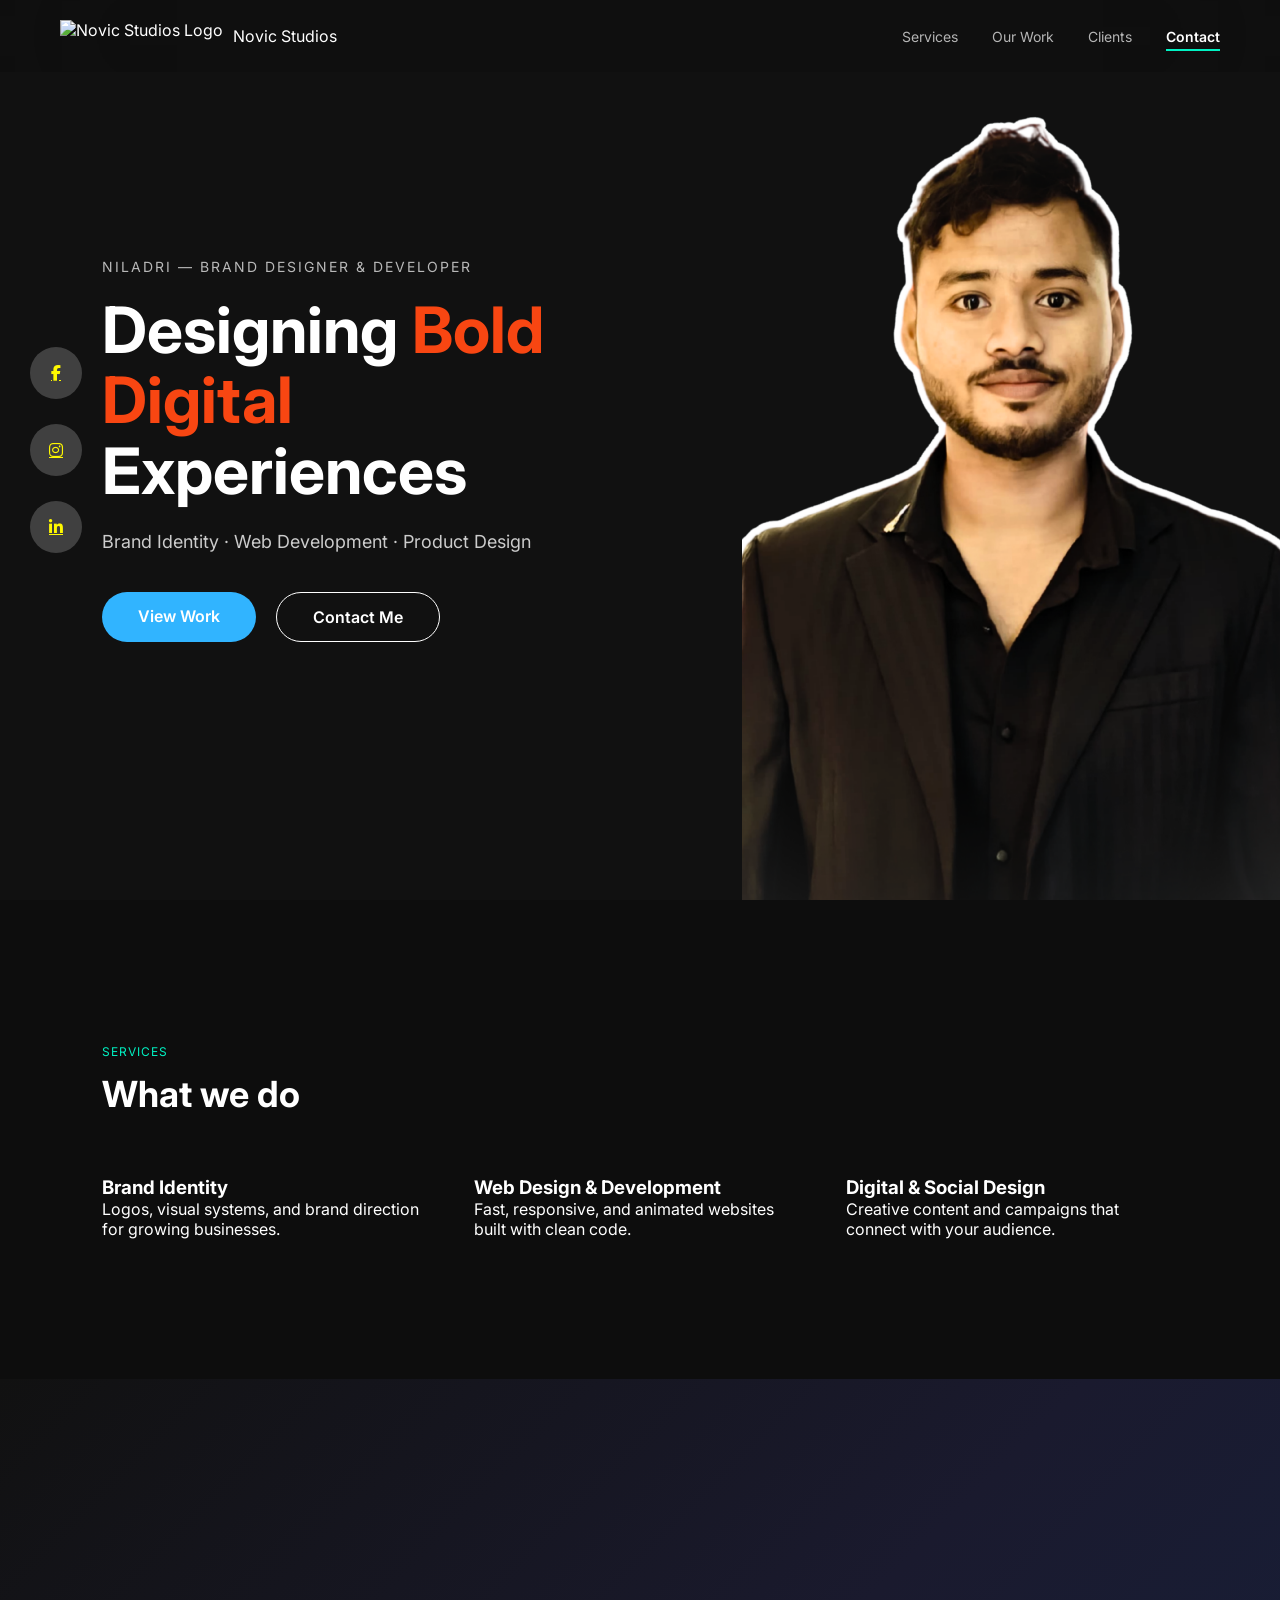
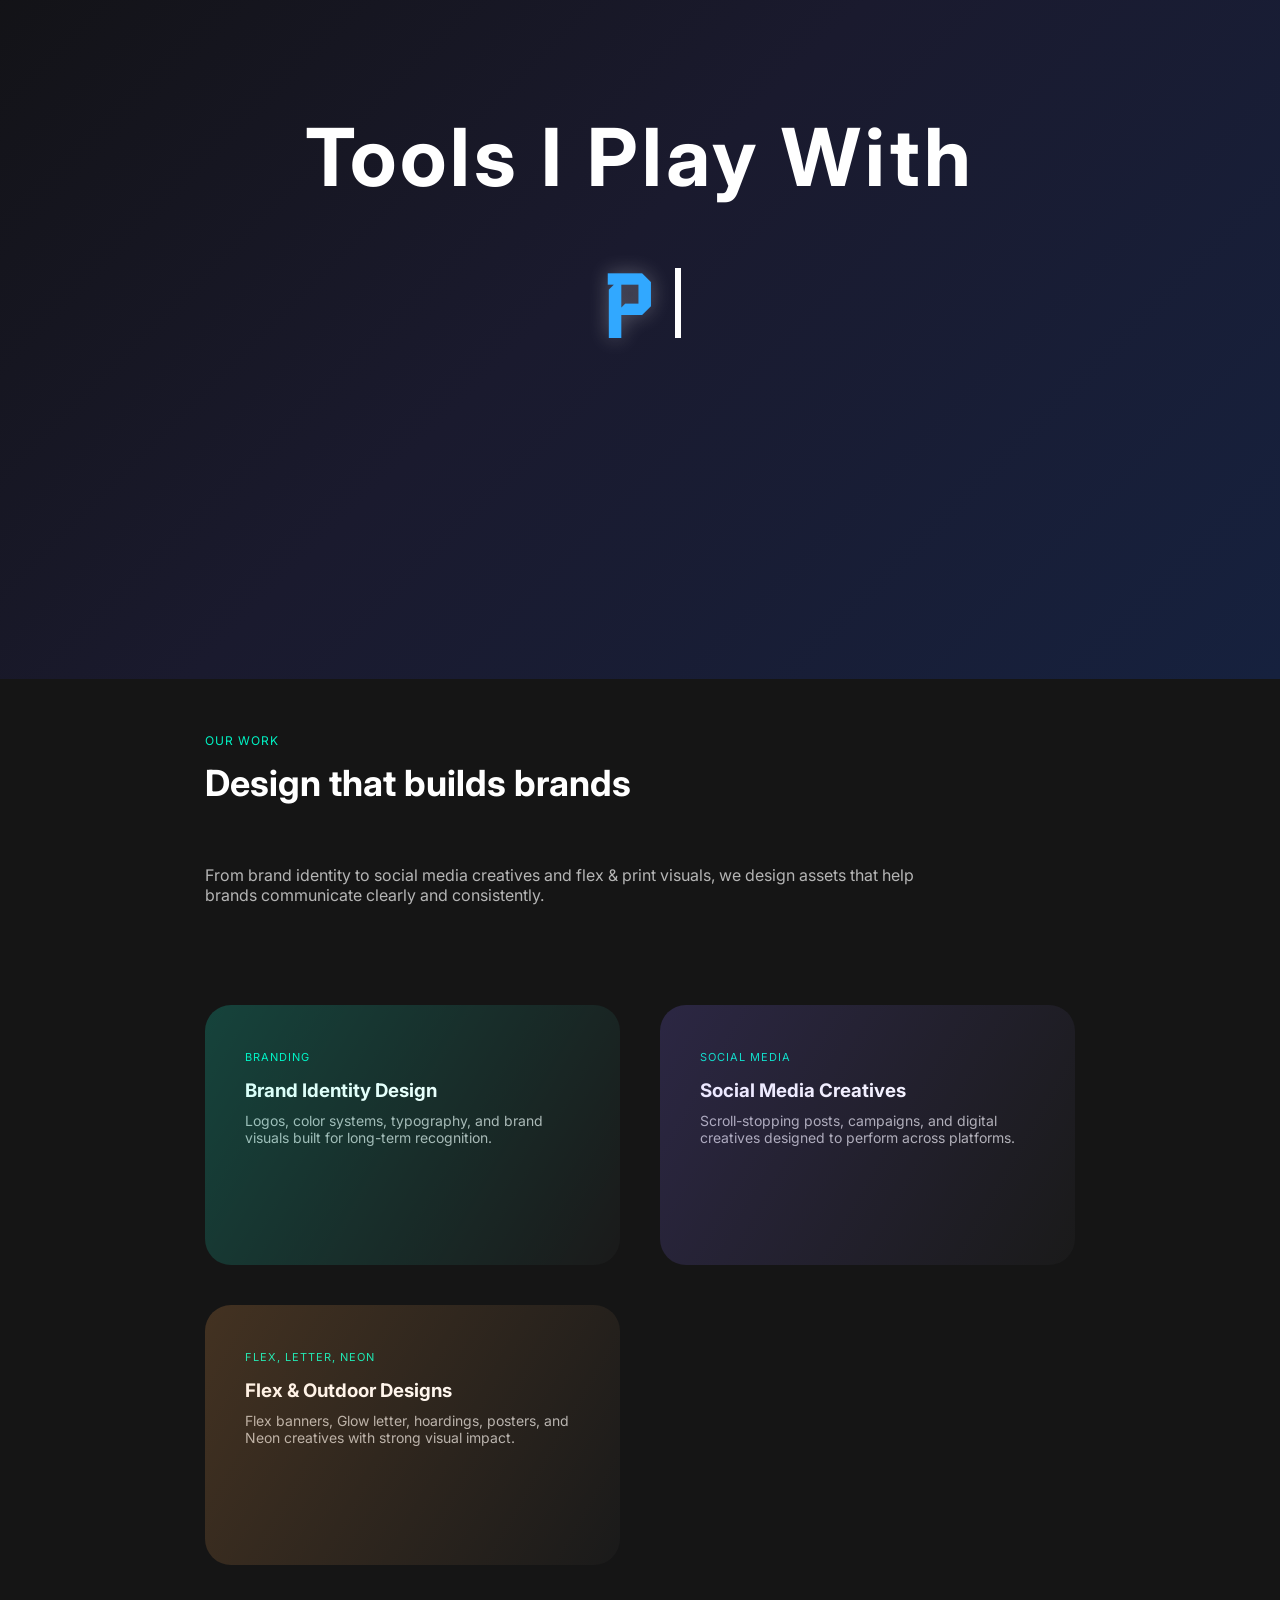
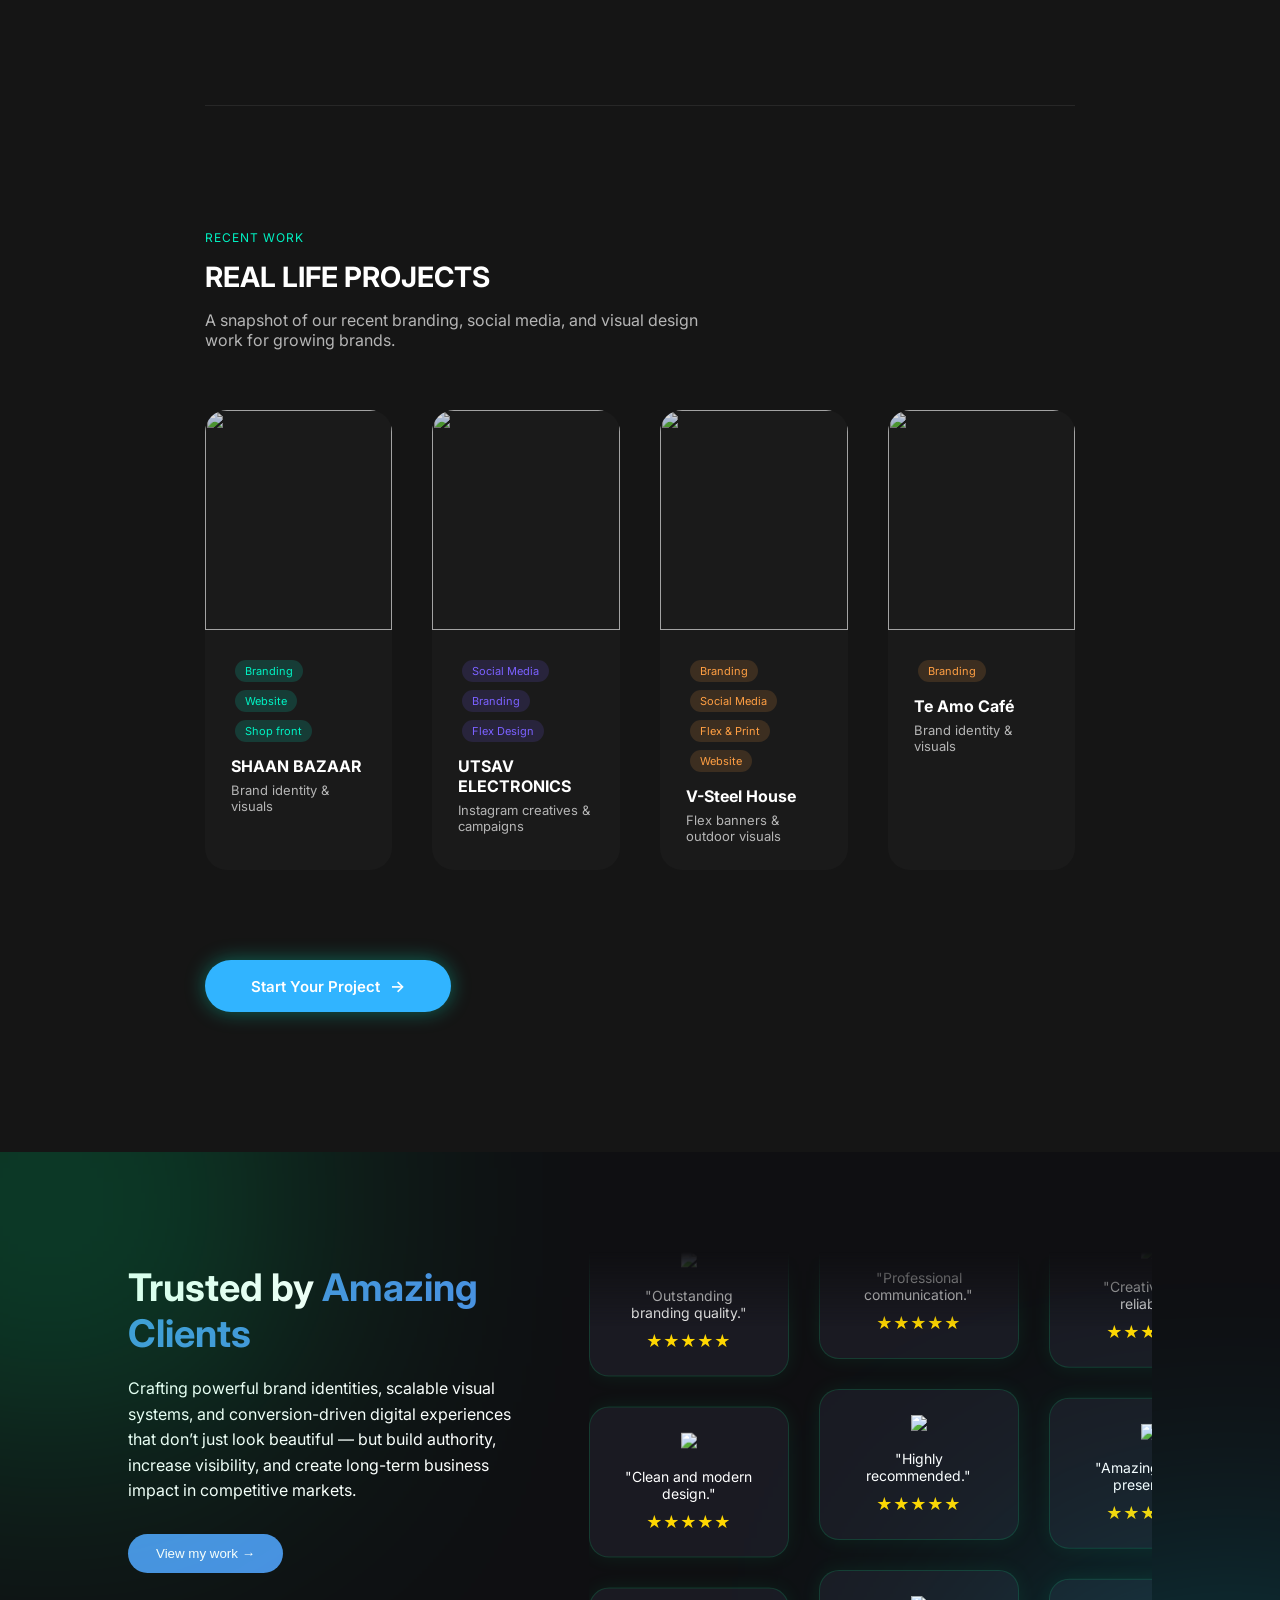
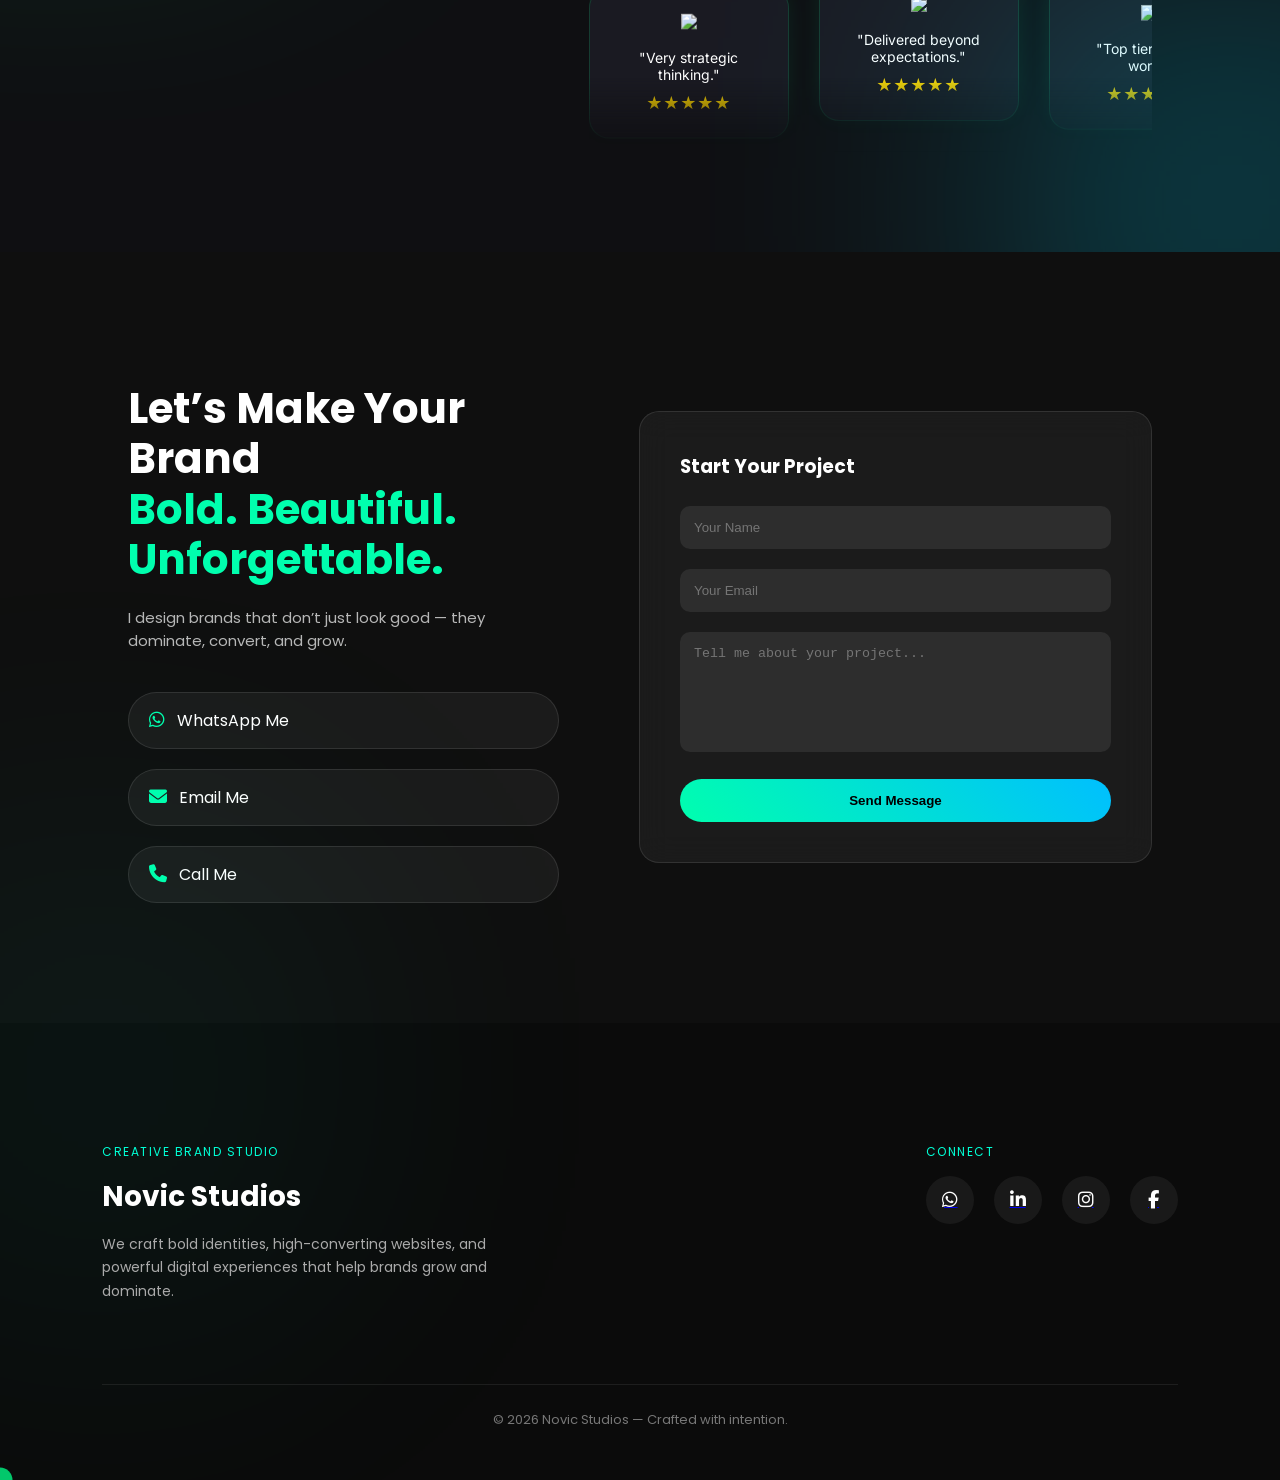
==== commit 9a2ce47a: "Update print statement from 'Hello' to 'Goodbye'" ====
--- a/index.html
+++ b/index.html
@@ -217,7 +217,7 @@
         <!-- ITEM 1 -->
         <a href="/shaanbazaar.html" class="recent-card reveal delay-1">
           <div class="recent-img">
-            <img src="/LETEST CREATIVE OUTCOME/SHAAN BAZZAR/shaan.jpg" alt="">
+            <img src="LETEST CREATIVE OUTCOME/SHAAN BAZZAR/shaan.jpg" alt="">
           </div>
           <div class="recent-info">
             <span class="pill branding">Branding</span>
@@ -231,7 +231,7 @@
         <!-- ITEM 2 -->
         <a href="/utsavelectronics.html" class="recent-card reveal delay-2">
           <div class="recent-img">
-            <img src="/LETEST CREATIVE OUTCOME/utsav/utsav.png" alt="">
+            <img src="LETEST CREATIVE OUTCOME/utsav/utsav.png" alt="">
           </div>
           <div class="recent-info">
             <span class="pill social">Social Media</span>
@@ -245,7 +245,7 @@
         <!-- ITEM 3 -->
         <a href="/vsteel.html" class="recent-card reveal delay-3">
           <div class="recent-img">
-            <img src="/LETEST CREATIVE OUTCOME/vsteel/vsteel.jpg" alt="">
+            <img src="LETEST CREATIVE OUTCOME/vsteel/vsteel.jpg" alt="">
           </div>
           <div class="recent-info">
             <span class="pill print">Branding</span>
@@ -260,7 +260,7 @@
         <!-- ITEM 4 -->
         <a href="project4.html" class="recent-card reveal delay-4">
           <div class="recent-img">
-            <img src="/LETEST CREATIVE OUTCOME/t-amo/Teamo-LOGO SQURE.jpg" alt="">
+            <img src="LETEST CREATIVE OUTCOME/t-amo/Teamo-LOGO SQURE.jpg" alt="">
           </div>
           <div class="recent-info">
             <span class="pill print">Branding</span>
@@ -305,19 +305,19 @@
 
         <div class="client-column" data-speed="0.3">
           <div class="client-card">
-            <img src="/created-logos/shaan.jpg">
+            <img src="created-logos/shaan.jpg">
             <p>"Outstanding branding quality."</p>
             <div class="client-stars">★★★★★</div>
           </div>
 
           <div class="client-card">
-            <img src="/created-logos/utsav.png">
+            <img src="created-logos/utsav.png">
             <p>"Clean and modern design."</p>
             <div class="client-stars">★★★★★</div>
           </div>
 
           <div class="client-card">
-            <img src="/created-logos/vsteel.jpg">
+            <img src="created-logos/vsteel.jpg">
             <p>"Very strategic thinking."</p>
             <div class="client-stars">★★★★★</div>
           </div>
@@ -325,19 +325,19 @@
 
         <div class="client-column" data-speed="0.5">
           <div class="client-card">
-            <img src="/created-logos/holiday time.png">
+            <img src="created-logos/holiday time.png">
             <p>"Professional communication."</p>
             <div class="client-stars">★★★★★</div>
           </div>
 
           <div class="client-card">
-            <img src="/created-logos/elvin clothing.png">
+            <img src="created-logos/elvin clothing.png">
             <p>"Highly recommended."</p>
             <div class="client-stars">★★★★★</div>
           </div>
 
           <div class="client-card">
-            <img src="/created-logos/komori black.png">
+            <img src="created-logos/komori black.png">
             <p>"Delivered beyond expectations."</p>
             <div class="client-stars">★★★★★</div>
           </div>
@@ -345,19 +345,19 @@
 
         <div class="client-column" data-speed="0.4">
           <div class="client-card">
-            <img src="/created-logos/Teamo-LOGO SQURE.png">
+            <img src="created-logos/Teamo-LOGO SQURE.png">
             <p>"Creative and reliable."</p>
             <div class="client-stars">★★★★★</div>
           </div>
 
           <div class="client-card">
-            <img src="/created-logos/adrija jwellers.jpg">
+            <img src="created-logos/adrija jwellers.jpg">
             <p>"Amazing digital presence."</p>
             <div class="client-stars">★★★★★</div>
           </div>
 
           <div class="client-card">
-            <img src="/created-logos/dosovuja.jpg">
+            <img src="created-logos/dosovuja.jpg">
             <p>"Top tier quality work."</p>
             <div class="client-stars">★★★★★</div>
           </div>
@@ -509,4 +509,5 @@
 
 </body>
 
-</html>+
+</html>
